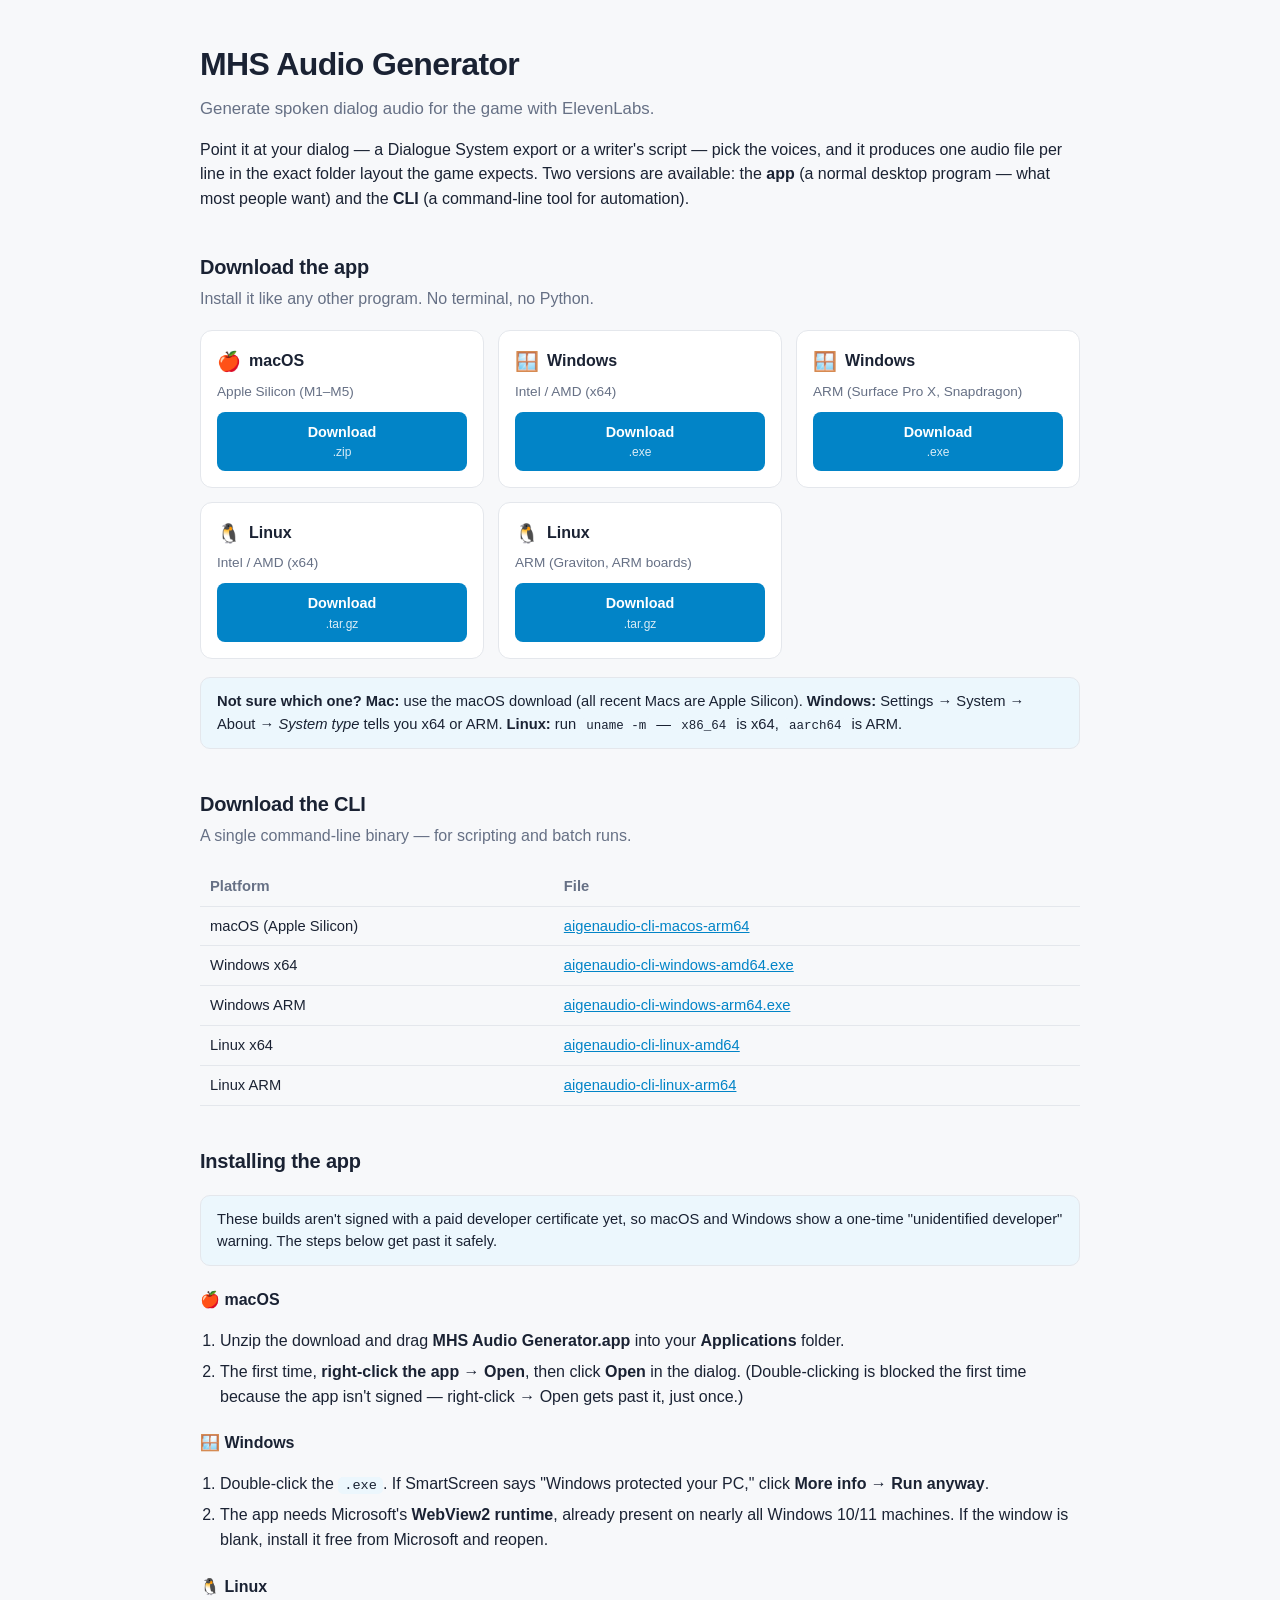
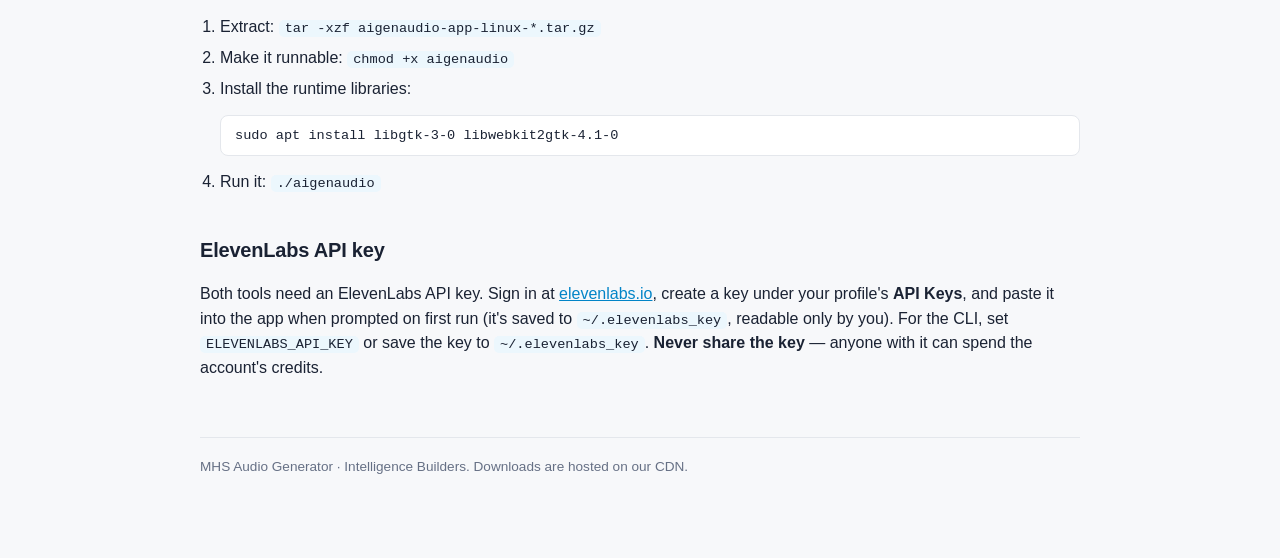
==== web/index.html @ 2fcdc322 "added support for GitHub Releases" ====
<!DOCTYPE html>
<html lang="en">
<head>
<meta charset="UTF-8"/>
<meta name="viewport" content="width=device-width, initial-scale=1.0"/>
<title>MHS Audio Generator — Downloads</title>
<style>
  :root {
    --bg: #f7f8fa; --card: #ffffff; --ink: #1a2233; --muted: #667085;
    --line: #e4e7ec; --brand: #0284c7; --brand-ink: #ffffff; --accent: #ecf7fd;
  }
  @media (prefers-color-scheme: dark) {
    :root {
      --bg: #0f172a; --card: #172033; --ink: #e6ebf2; --muted: #93a1b5;
      --line: #263248; --brand: #38bdf8; --brand-ink: #05203a; --accent: #12263c;
    }
  }
  * { box-sizing: border-box; }
  body {
    margin: 0; background: var(--bg); color: var(--ink);
    font: 16px/1.55 -apple-system, BlinkMacSystemFont, "Segoe UI", Roboto, Helvetica, Arial, sans-serif;
  }
  .wrap { max-width: 920px; margin: 0 auto; padding: 40px 20px 80px; }
  header { margin-bottom: 8px; }
  h1 { font-size: 2rem; margin: 0 0 6px; letter-spacing: -0.02em; }
  .tagline { color: var(--muted); font-size: 1.05rem; margin: 0 0 4px; }
  h2 { font-size: 1.25rem; margin: 40px 0 4px; letter-spacing: -0.01em; }
  h3 { font-size: 1rem; margin: 22px 0 8px; }
  .sub { color: var(--muted); margin: 0 0 18px; }
  a { color: var(--brand); }
  code {
    background: var(--accent); padding: 1px 6px; border-radius: 5px;
    font: 0.85em ui-monospace, SFMono-Regular, Menlo, Consolas, monospace;
  }
  pre {
    background: var(--card); border: 1px solid var(--line); border-radius: 8px;
    padding: 12px 14px; overflow-x: auto;
    font: 0.85rem ui-monospace, SFMono-Regular, Menlo, Consolas, monospace;
  }
  .grid { display: grid; grid-template-columns: repeat(auto-fill, minmax(240px, 1fr)); gap: 14px; }
  .card {
    background: var(--card); border: 1px solid var(--line); border-radius: 12px;
    padding: 16px; display: flex; flex-direction: column; gap: 10px;
  }
  .card .os { font-weight: 600; display: flex; align-items: center; gap: 8px; }
  .card .os .emoji { font-size: 1.2rem; }
  .card .arch { color: var(--muted); font-size: 0.85rem; margin-top: -6px; }
  .dl {
    margin-top: auto; display: inline-block; text-align: center;
    background: var(--brand); color: var(--brand-ink); text-decoration: none;
    font-weight: 600; font-size: 0.9rem; padding: 9px 12px; border-radius: 8px;
  }
  .dl:hover { filter: brightness(1.07); }
  .dl small { display: block; font-weight: 400; opacity: 0.85; font-size: 0.75rem; }
  .note {
    background: var(--accent); border: 1px solid var(--line); border-radius: 10px;
    padding: 12px 16px; margin: 18px 0; font-size: 0.92rem;
  }
  table { border-collapse: collapse; width: 100%; margin: 8px 0; font-size: 0.92rem; }
  th, td { text-align: left; padding: 8px 10px; border-bottom: 1px solid var(--line); }
  th { color: var(--muted); font-weight: 600; }
  .steps { padding-left: 20px; }
  .steps li { margin: 6px 0; }
  footer { margin-top: 56px; color: var(--muted); font-size: 0.85rem; border-top: 1px solid var(--line); padding-top: 18px; }
</style>
</head>
<body>
<div class="wrap">

  <header>
    <h1>MHS Audio Generator</h1>
    <p class="tagline">Generate spoken dialog audio for the game with ElevenLabs.</p>
  </header>

  <p>Point it at your dialog — a Dialogue System export or a writer's script — pick
  the voices, and it produces one audio file per line in the exact folder layout the
  game expects. Two versions are available: the <strong>app</strong> (a normal desktop
  program — what most people want) and the <strong>CLI</strong> (a command-line tool
  for automation).</p>

  <!-- ============================ THE APP ============================ -->
  <h2>Download the app</h2>
  <p class="sub">Install it like any other program. No terminal, no Python.</p>

  <div class="grid">
    <div class="card">
      <div class="os"><span class="emoji">🍎</span> macOS</div>
      <div class="arch">Apple Silicon (M1–M5)</div>
      <a class="dl" href="aigenaudio-app-macos-arm64.zip">Download <small>.zip</small></a>
    </div>
    <div class="card">
      <div class="os"><span class="emoji">🪟</span> Windows</div>
      <div class="arch">Intel / AMD (x64)</div>
      <a class="dl" href="aigenaudio-app-windows-amd64.exe">Download <small>.exe</small></a>
    </div>
    <div class="card">
      <div class="os"><span class="emoji">🪟</span> Windows</div>
      <div class="arch">ARM (Surface Pro X, Snapdragon)</div>
      <a class="dl" href="aigenaudio-app-windows-arm64.exe">Download <small>.exe</small></a>
    </div>
    <div class="card">
      <div class="os"><span class="emoji">🐧</span> Linux</div>
      <div class="arch">Intel / AMD (x64)</div>
      <a class="dl" href="aigenaudio-app-linux-amd64.tar.gz">Download <small>.tar.gz</small></a>
    </div>
    <div class="card">
      <div class="os"><span class="emoji">🐧</span> Linux</div>
      <div class="arch">ARM (Graviton, ARM boards)</div>
      <a class="dl" href="aigenaudio-app-linux-arm64.tar.gz">Download <small>.tar.gz</small></a>
    </div>
  </div>

  <div class="note">
    <strong>Not sure which one?</strong>
    <strong>Mac:</strong> use the macOS download (all recent Macs are Apple Silicon).
    <strong>Windows:</strong> Settings → System → About → <em>System type</em> tells you
    x64 or ARM. <strong>Linux:</strong> run <code>uname -m</code> — <code>x86_64</code>
    is x64, <code>aarch64</code> is ARM.
  </div>

  <!-- ============================ THE CLI ============================ -->
  <h2>Download the CLI</h2>
  <p class="sub">A single command-line binary — for scripting and batch runs.</p>

  <table>
    <tr><th>Platform</th><th>File</th></tr>
    <tr><td>macOS (Apple Silicon)</td><td><a href="aigenaudio-cli-macos-arm64">aigenaudio-cli-macos-arm64</a></td></tr>
    <tr><td>Windows x64</td><td><a href="aigenaudio-cli-windows-amd64.exe">aigenaudio-cli-windows-amd64.exe</a></td></tr>
    <tr><td>Windows ARM</td><td><a href="aigenaudio-cli-windows-arm64.exe">aigenaudio-cli-windows-arm64.exe</a></td></tr>
    <tr><td>Linux x64</td><td><a href="aigenaudio-cli-linux-amd64">aigenaudio-cli-linux-amd64</a></td></tr>
    <tr><td>Linux ARM</td><td><a href="aigenaudio-cli-linux-arm64">aigenaudio-cli-linux-arm64</a></td></tr>
  </table>

  <!-- ============================ INSTALL ============================ -->
  <h2>Installing the app</h2>

  <div class="note">
    These builds aren't signed with a paid developer certificate yet, so macOS and
    Windows show a one-time "unidentified developer" warning. The steps below get past
    it safely.
  </div>

  <h3>🍎 macOS</h3>
  <ol class="steps">
    <li>Unzip the download and drag <strong>MHS Audio Generator.app</strong> into your <strong>Applications</strong> folder.</li>
    <li>The first time, <strong>right-click the app → Open</strong>, then click <strong>Open</strong> in the dialog. (Double-clicking is blocked the first time because the app isn't signed — right-click → Open gets past it, just once.)</li>
  </ol>

  <h3>🪟 Windows</h3>
  <ol class="steps">
    <li>Double-click the <code>.exe</code>. If SmartScreen says "Windows protected your PC," click <strong>More info → Run anyway</strong>.</li>
    <li>The app needs Microsoft's <strong>WebView2 runtime</strong>, already present on nearly all Windows 10/11 machines. If the window is blank, install it free from Microsoft and reopen.</li>
  </ol>

  <h3>🐧 Linux</h3>
  <ol class="steps">
    <li>Extract: <code>tar -xzf aigenaudio-app-linux-*.tar.gz</code></li>
    <li>Make it runnable: <code>chmod +x aigenaudio</code></li>
    <li>Install the runtime libraries:
      <pre>sudo apt install libgtk-3-0 libwebkit2gtk-4.1-0</pre>
    </li>
    <li>Run it: <code>./aigenaudio</code></li>
  </ol>

  <h2>ElevenLabs API key</h2>
  <p>Both tools need an ElevenLabs API key. Sign in at
  <a href="https://elevenlabs.io">elevenlabs.io</a>, create a key under your profile's
  <strong>API Keys</strong>, and paste it into the app when prompted on first run (it's
  saved to <code>~/.elevenlabs_key</code>, readable only by you). For the CLI, set
  <code>ELEVENLABS_API_KEY</code> or save the key to <code>~/.elevenlabs_key</code>.
  <strong>Never share the key</strong> — anyone with it can spend the account's credits.</p>

  <footer>
    MHS Audio Generator · Intelligence Builders. Downloads are hosted on our CDN.
  </footer>

</div>
</body>
</html>
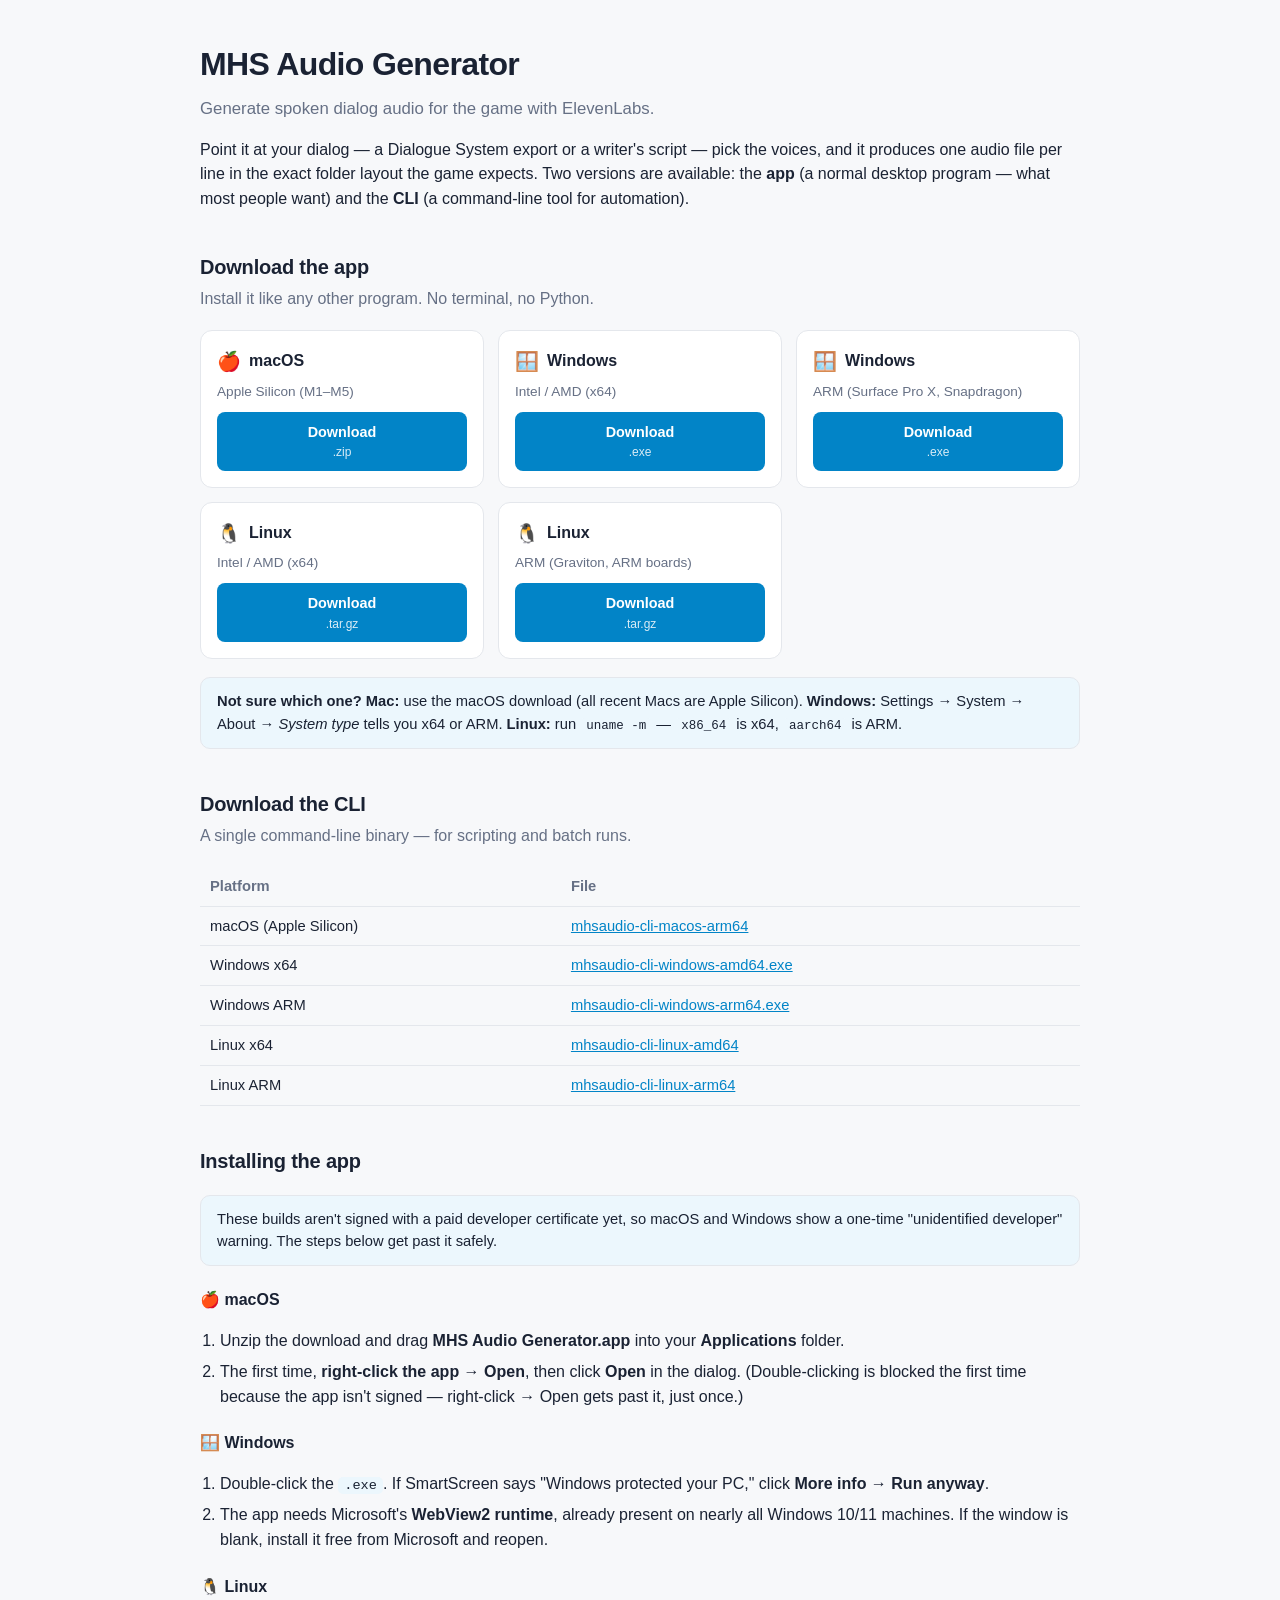
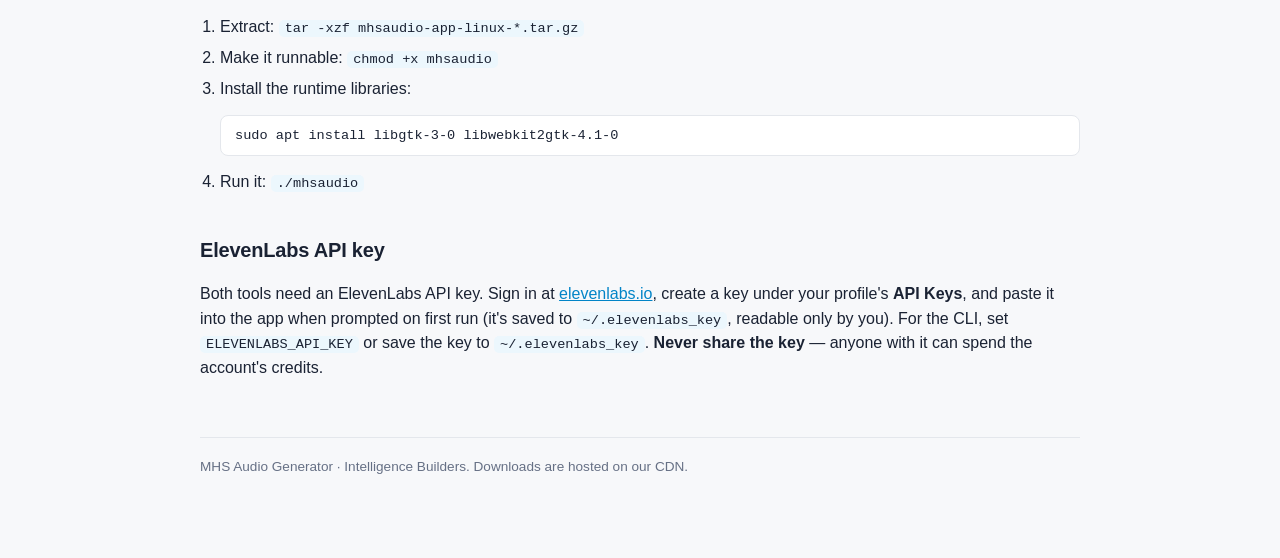
==== commit dab7c99c: "Rename CLI command and assets: aigenaudio -> mhsaudio" ====
--- a/web/index.html
+++ b/web/index.html
@@ -86,27 +86,27 @@
     <div class="card">
       <div class="os"><span class="emoji">🍎</span> macOS</div>
       <div class="arch">Apple Silicon (M1–M5)</div>
-      <a class="dl" href="aigenaudio-app-macos-arm64.zip">Download <small>.zip</small></a>
+      <a class="dl" href="mhsaudio-app-macos-arm64.zip">Download <small>.zip</small></a>
     </div>
     <div class="card">
       <div class="os"><span class="emoji">🪟</span> Windows</div>
       <div class="arch">Intel / AMD (x64)</div>
-      <a class="dl" href="aigenaudio-app-windows-amd64.exe">Download <small>.exe</small></a>
+      <a class="dl" href="mhsaudio-app-windows-amd64.exe">Download <small>.exe</small></a>
     </div>
     <div class="card">
       <div class="os"><span class="emoji">🪟</span> Windows</div>
       <div class="arch">ARM (Surface Pro X, Snapdragon)</div>
-      <a class="dl" href="aigenaudio-app-windows-arm64.exe">Download <small>.exe</small></a>
+      <a class="dl" href="mhsaudio-app-windows-arm64.exe">Download <small>.exe</small></a>
     </div>
     <div class="card">
       <div class="os"><span class="emoji">🐧</span> Linux</div>
       <div class="arch">Intel / AMD (x64)</div>
-      <a class="dl" href="aigenaudio-app-linux-amd64.tar.gz">Download <small>.tar.gz</small></a>
+      <a class="dl" href="mhsaudio-app-linux-amd64.tar.gz">Download <small>.tar.gz</small></a>
     </div>
     <div class="card">
       <div class="os"><span class="emoji">🐧</span> Linux</div>
       <div class="arch">ARM (Graviton, ARM boards)</div>
-      <a class="dl" href="aigenaudio-app-linux-arm64.tar.gz">Download <small>.tar.gz</small></a>
+      <a class="dl" href="mhsaudio-app-linux-arm64.tar.gz">Download <small>.tar.gz</small></a>
     </div>
   </div>
 
@@ -124,11 +124,11 @@
 
   <table>
     <tr><th>Platform</th><th>File</th></tr>
-    <tr><td>macOS (Apple Silicon)</td><td><a href="aigenaudio-cli-macos-arm64">aigenaudio-cli-macos-arm64</a></td></tr>
-    <tr><td>Windows x64</td><td><a href="aigenaudio-cli-windows-amd64.exe">aigenaudio-cli-windows-amd64.exe</a></td></tr>
-    <tr><td>Windows ARM</td><td><a href="aigenaudio-cli-windows-arm64.exe">aigenaudio-cli-windows-arm64.exe</a></td></tr>
-    <tr><td>Linux x64</td><td><a href="aigenaudio-cli-linux-amd64">aigenaudio-cli-linux-amd64</a></td></tr>
-    <tr><td>Linux ARM</td><td><a href="aigenaudio-cli-linux-arm64">aigenaudio-cli-linux-arm64</a></td></tr>
+    <tr><td>macOS (Apple Silicon)</td><td><a href="mhsaudio-cli-macos-arm64">mhsaudio-cli-macos-arm64</a></td></tr>
+    <tr><td>Windows x64</td><td><a href="mhsaudio-cli-windows-amd64.exe">mhsaudio-cli-windows-amd64.exe</a></td></tr>
+    <tr><td>Windows ARM</td><td><a href="mhsaudio-cli-windows-arm64.exe">mhsaudio-cli-windows-arm64.exe</a></td></tr>
+    <tr><td>Linux x64</td><td><a href="mhsaudio-cli-linux-amd64">mhsaudio-cli-linux-amd64</a></td></tr>
+    <tr><td>Linux ARM</td><td><a href="mhsaudio-cli-linux-arm64">mhsaudio-cli-linux-arm64</a></td></tr>
   </table>
 
   <!-- ============================ INSTALL ============================ -->
@@ -154,12 +154,12 @@
 
   <h3>🐧 Linux</h3>
   <ol class="steps">
-    <li>Extract: <code>tar -xzf aigenaudio-app-linux-*.tar.gz</code></li>
-    <li>Make it runnable: <code>chmod +x aigenaudio</code></li>
+    <li>Extract: <code>tar -xzf mhsaudio-app-linux-*.tar.gz</code></li>
+    <li>Make it runnable: <code>chmod +x mhsaudio</code></li>
     <li>Install the runtime libraries:
       <pre>sudo apt install libgtk-3-0 libwebkit2gtk-4.1-0</pre>
     </li>
-    <li>Run it: <code>./aigenaudio</code></li>
+    <li>Run it: <code>./mhsaudio</code></li>
   </ol>
 
   <h2>ElevenLabs API key</h2>
